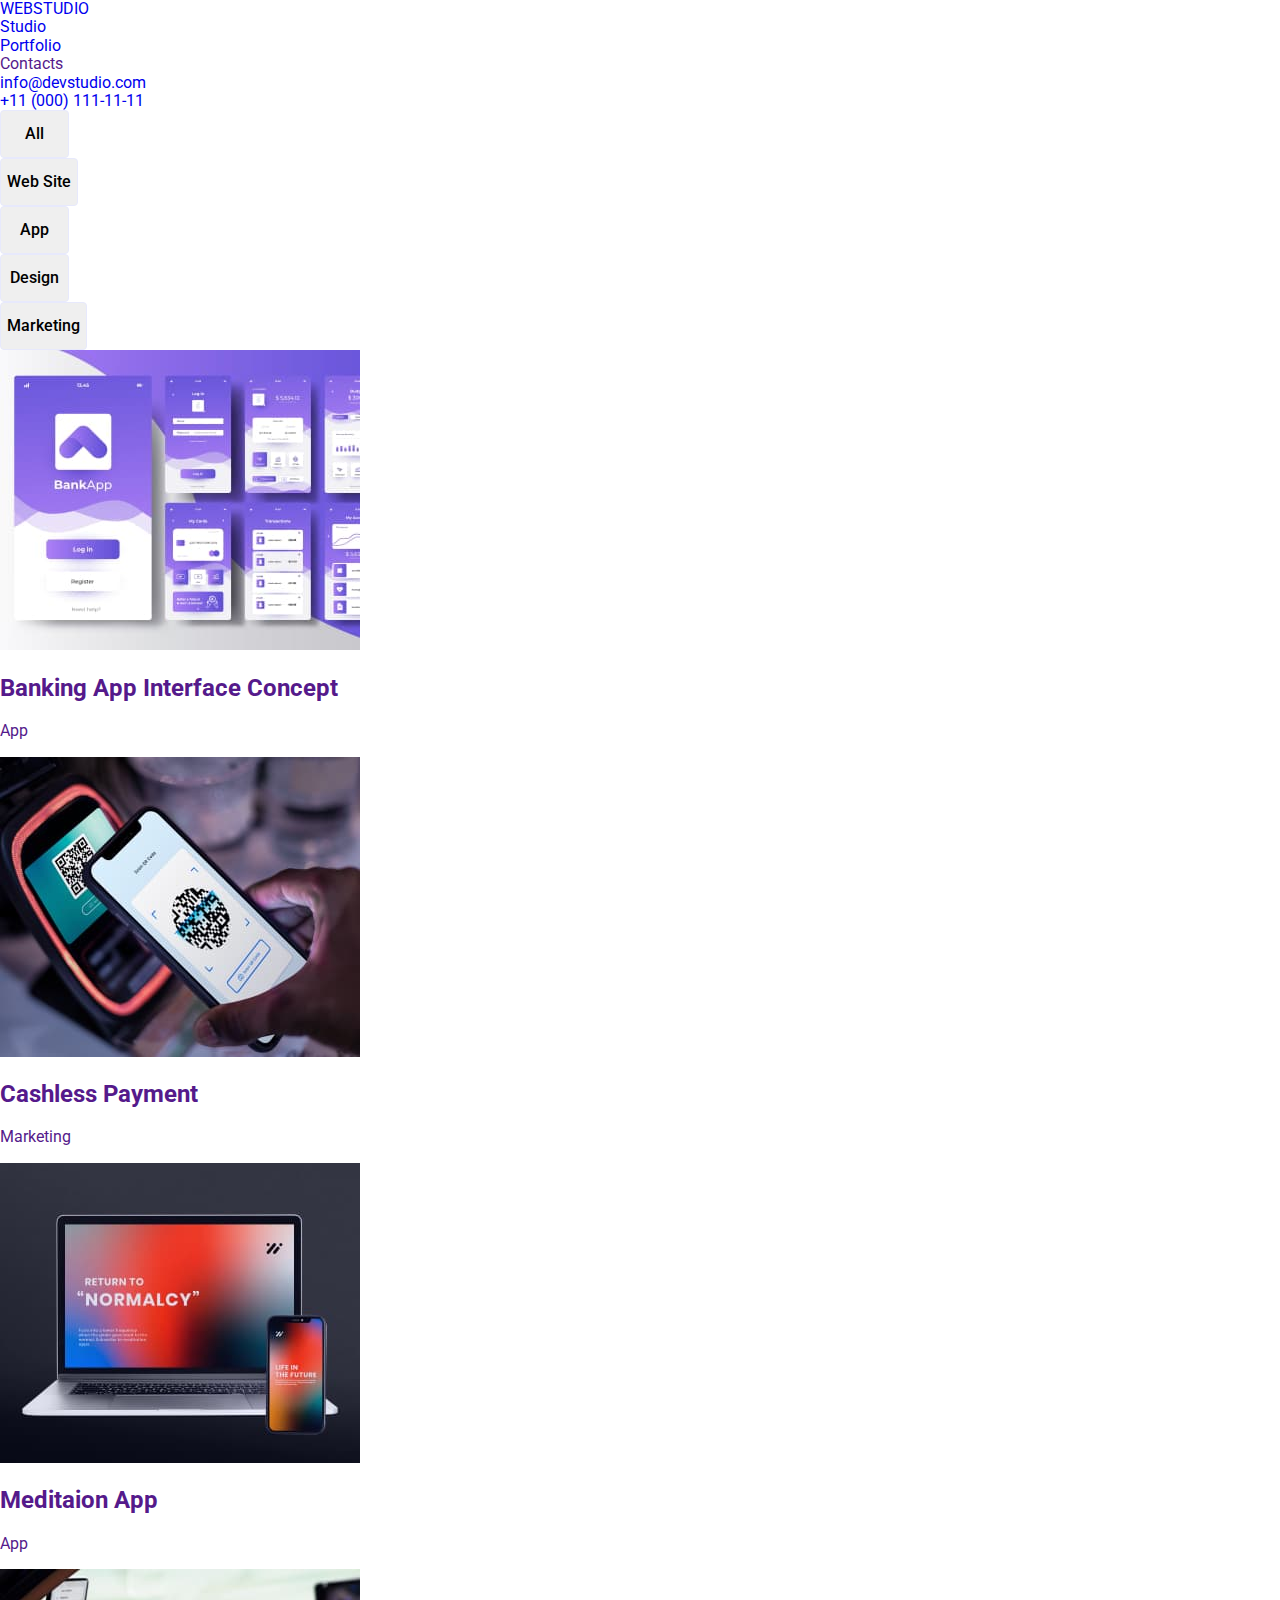
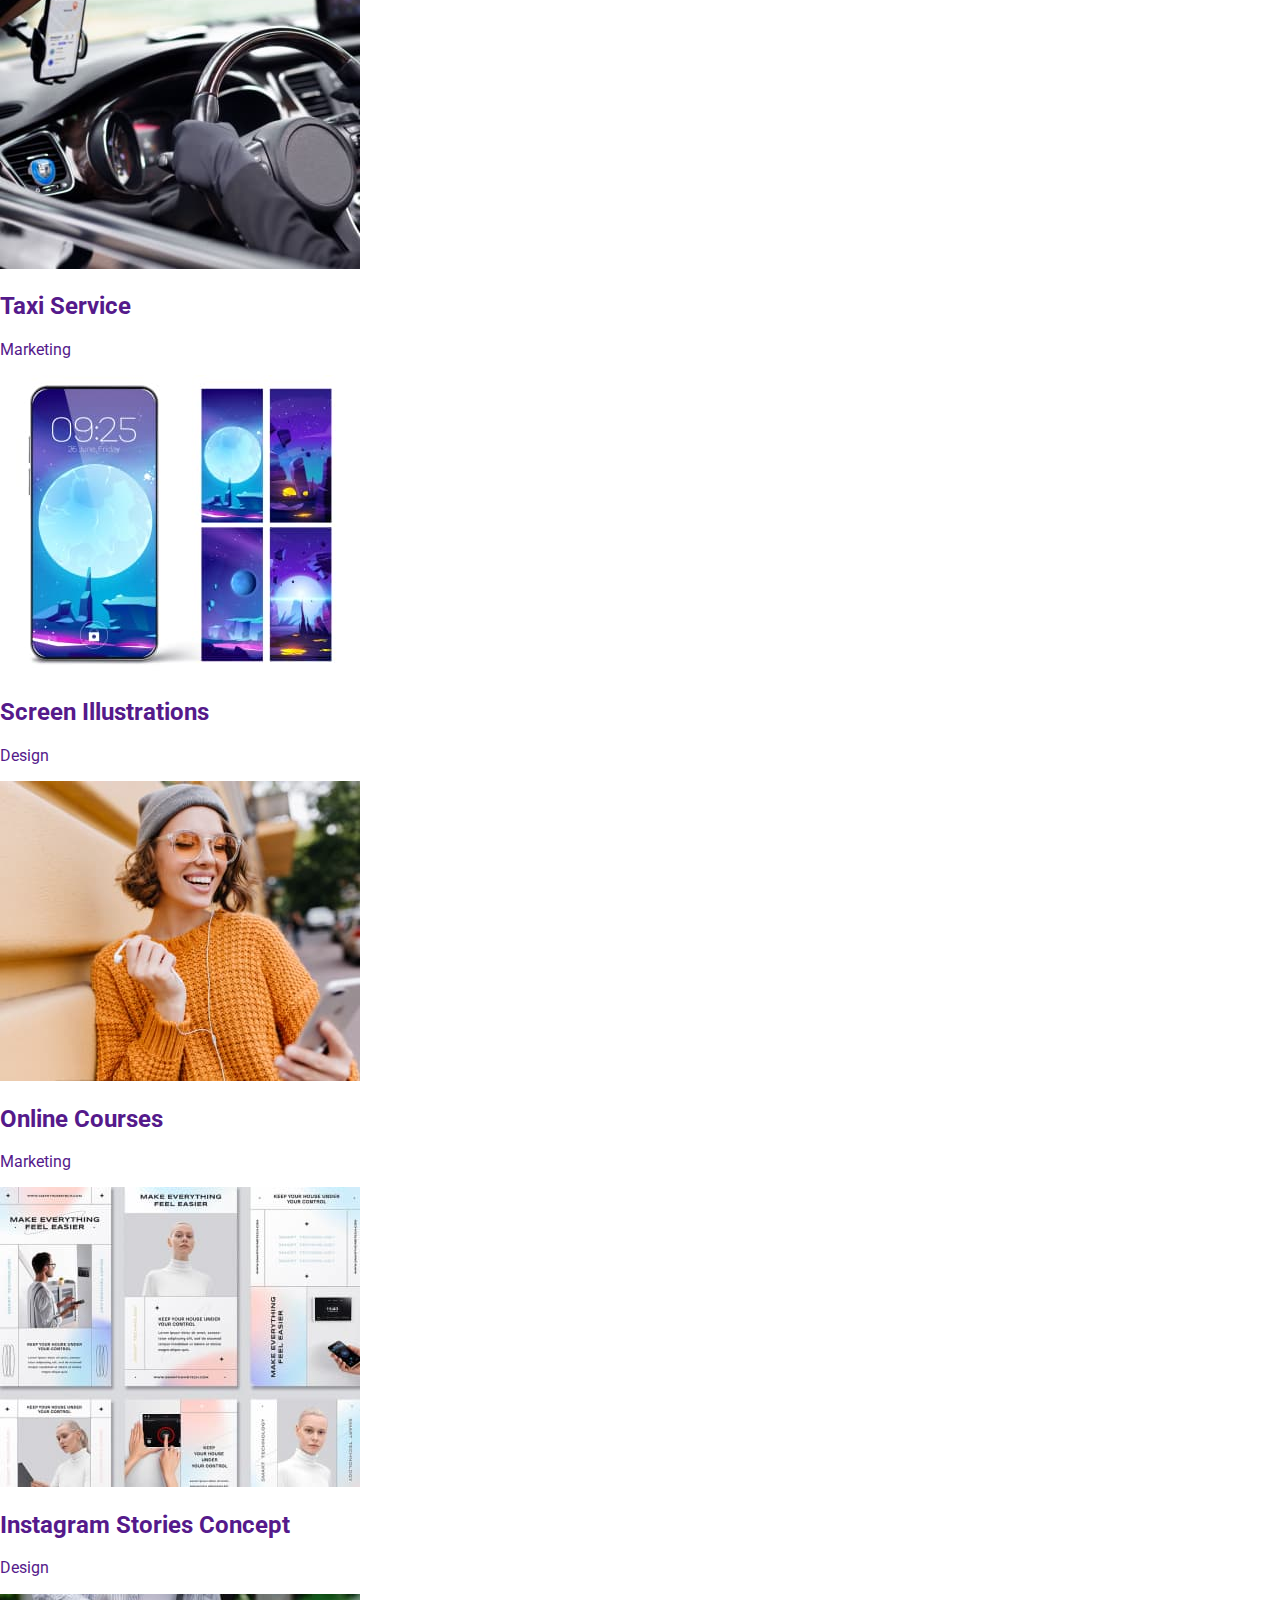
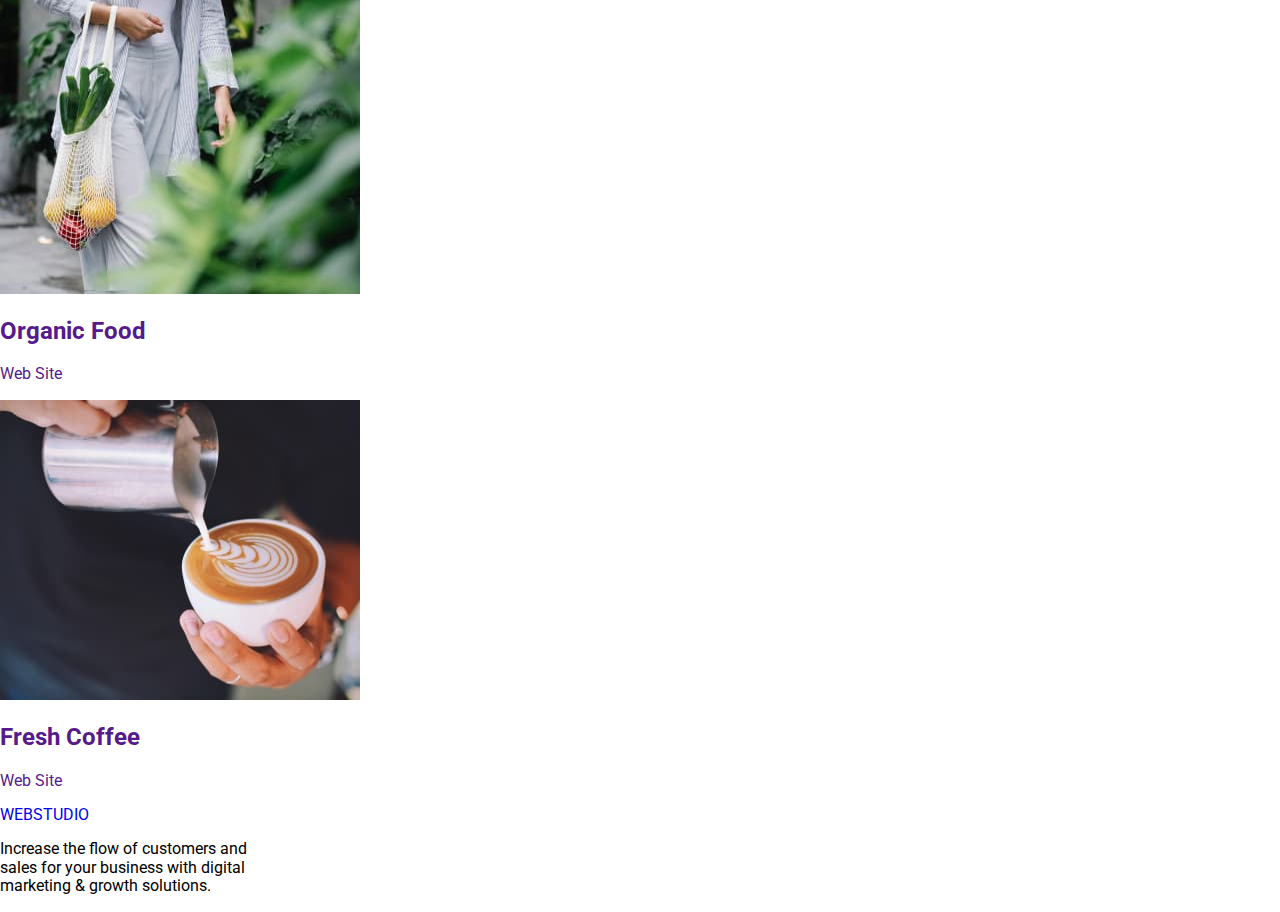
==== portfolio.html @ b0274b80 "33333" ====
<!DOCTYPE html>
<html lang="en">
  <head>
    <meta charset="UTF-8" />
    <meta http-equiv="X-UA-Compatible" content="IE=edge" />
    <meta name="viewport" content="width=device-width, initial-scale=1.0" />
    <title>Document</title>
    <link
      href="https: //fonts.googleapis.com/css2?family= Raleway :wght@800 & display=swap"
      rel="stylesheet"
    />
    <link
      href="https://fonts.googleapis.com/css2?family=Raleway:wght@800&family=Roboto:wght@400;500;700;900&display=swap"
      rel="stylesheet"
    />
    <link
      rel="stylesheet"
      href="https://cdnjs.cloudflare.com/ajax/libs/modern-normalize/1.1.0/modern-normalize.min.css"
    />
    <link rel="stylesheet" href="./css/styles.css" />
  </head>
  <body>
    <!-- Шапка -->
    <header>
      <div>
      <a href="./" class="logo link"
        ><span class="logo-web">WEB</span
        ><span class="logo-studio">STUDIO</span></a
      >
      <nav>
        <ul class="site-nav list">
          <li class="item"><a href="./index.html" class="nav-link link">Studio</a></li>
          <li class="item"><a href="./portfolio.html" class="nav-link link">Portfolio</a></li>
          <li class="item"><a href="" class="nav-link link">Contacts</a></li>
        </ul>
      </nav>
      <ul class="site-contacts list">
        <li  class="item">
          <a href="mailto:info@devstudio.com" class="contacts-link link"
            >info@devstudio.com</a
          >
        </li>
        <li class="item">
          <a href="tel:+110001111111" class="contacts-link link"
            >+11 (000) 111-11-11</a
          >
        </li>
      </ul>
    </div>
    </header>
    <main>
      <section>
        <div class="conteiner-filters">
        <h1 hidden>List of works</h1>
        <ul class="filters-list list">
          <li class="item">
            <button type="button" class="filters-button button">All</button>
          </li>
          <li class="item">
            <button type="button" class="filters-button button">Web Site</button>
          </li>
          <li class="item">
            <button type="button" class="filters-button button">App</button>
          </li>
          <li class="item">
            <button type="button" class="filters-button button">Design</button>
          </li>
          <li class="item">
            <button type="button" class="filters-button button"> Marketing</button>
          </li>
        </ul>
      </div>
        <ul class="portfolio-list list">
          <li>
            <a href="" class="portfolio-link link">
              <img
                src="./images/portfoliofoto2.jpg"
                alt="photo of works"
                width="360"
                height="300"
              />
              <h2 class="portfolio-title">Banking App Interface Concept</h2>
              <p class="portfolio-text">App</p>
            </a>
          </li>
          <li>
            <a href="" class="portfolio-link link">
              <img
                src="./images/portfolio1.jpg"
                alt="photo of works"
                width="360"
                height="300"
              />
              <h2 class="portfolio-title">Cashless Payment</h2>
              <p class="portfolio-text">Marketing</p>
            </a>
          </li>
          <li>
            <a href="" class="portfolio-link link">
              <img
                src="./images/portfoliofoto.jpg"
                alt="photo of works"
                width="360"
                height="300"
              />
              <h2 class="portfolio-title">Meditaion App</h2>
              <p class="portfolio-text">App</p>
            </a>
          </li>
          <li>
            <a href="" class="portfolio-link link">
              <img
                src="./images/portfoliofoto3.jpg"
                alt="photo of works"
                width="360"
                height="300"
              />
              <h2 class="portfolio-title">Taxi Service</h2>
              <p class="portfolio-text">Marketing</p>
            </a>
          </li>
          <li>
            <a href="" class="portfolio-link link">
              <img
                src="./images/portfoliofoto4.jpg"
                alt="photo of works"
                width="360"
                height="300"
              />
              <h2 class="portfolio-title">Screen Illustrations</h2>
              <p class="portfolio-text">Design</p>
            </a>
          </li>
          <li>
            <a href="" class="portfolio-link link">
              <img
                src="./images/portfoliofoto5.jpg"
                alt="photo of works"
                width="360"
                height="300"
              />
              <h2 class="portfolio-title">Online Courses</h2>
              <p class="portfolio-text">Marketing</p>
            </a>
          </li>
          <li>
            <a href="" class="portfolio-link link">
              <img
                src="./images/portfoliofoto6.jpg"
                alt="photo of works"
                width="360"
                height="300"
              />
              <h2 class="portfolio-title">Instagram Stories Concept</h2>
              <p class="portfolio-text">Design</p>
            </a>
          </li>
          <li>
            <a href="" class="portfolio-link link">
              <img
                src="./images/portfoliofoto7.jpg"
                alt="photo of works"
                width="360"
                height="300"
              />
              <h2 class="portfolio-title">Organic Food</h2>
              <p class="portfolio-text">Web Site</p>
            </a>
          </li>
          <li>
            <a href="" class="portfolio-link link">
              <img
                src="./images/portfoliofoto8.jpg"
                alt="photo of works"
                width="360"
                height="300"
              />
              <h2 class="portfolio-title">Fresh Coffee</h2>
              <p class="portfolio-text">Web Site</p>
            </a>
          </li>
        </ul>
      </section>
    </main>
    <footer class="footer">
      <a href="./" class="logo link"
        ><span class="footer-web">WEB</span
        ><span class="footer-studio">STUDIO</span></a
      >
      <p class="footer-text">
        Increase the flow of customers and <br />
        sales for your business with digital <br />
        marketing & growth solutions.
      </p>
    </footer>
  </body>
</html>
---- css/styles.css ----
/* основной цвет #434455  */
/* вторичный цвет #2E2F42 */
/*цвет кнопок и ховера с фокусом #4D5AE5 */
/* цвет героя #FFFFFF */

:root {
  --primery-text-color: #434455;
  --accent-color: #4d5ae5;
}
.centred {
text-align: center;
}

*::before,
*::after {
  box-sizing: border-box;
}


.list {
  list-style: none;
  padding: 0;
  margin: 0;
}
.link {
  text-decoration: none;
}
.button {
  border: none;
  cursor: pointer;
  font-family: "Roboto";
  font-style: normal;
  font-weight: 500;
  font-size: 16px;
  line-height: 1.5;
  border-radius: 4px;
  border: 1px solid #E7E9FC;
  min-width: 69px ;
  height: 48px;
  padding:12 24 ;
  text-align: center;
}
body {
  background-color: #ffffff;
  font-family: "Roboto";
  margin: 0;
}


.container {
display: flex;
width: 1158px;
margin: 0;
padding: 0, 15px;
}

/* Header */

.header {
  display: flex;
  align-items: center;
padding-top: 24px;
padding-bottom:24px ;}


.header-box {
display: flex;

/* logo */

 .logo-web {
  color: #4d5ae5;
  font-family: "Raleway";
  font-style: normal;
  font-weight: 800;
  font-size: 18px;
  line-height: 1.3;
  letter-spacing: 0.03em;
}

.logo-studio {
  color: #2e2f42;
  font-family: "Raleway";
  font-style: normal;
  font-weight: 800;
  font-size: 18px;
  line-height: 1.3;
  letter-spacing: 0.03em;
}

/* site-nav */
.site-nav {
display: flex;
margin-left: 76px;}

.site-nav .item + .item{
margin-left: 40px;}



 .nav-link {
  display: flex;
  padding-top: 24px;
  padding-bottom: 24px;

  color: #2e2f42;
  font-family: "Roboto";
  font-style: normal;
  font-weight: 500;
  font-size: 16px;
  line-height: 1.3;
  letter-spacing: 0.02em;

}


.nav-link:hover,
.nav-link:focus {
  color: #404bbf;
}




.site-contacts{
display: flex;
margin-left: auto;}

.site-contacts .item + .item {
margin-left: 40px;}

 .contacts-link {
  display: block;
  padding-top: 24px;
  padding-bottom: 24px;

  color: #434455;
  font-family: "Roboto";
  font-style: normal;
  font-weight: 400;
  font-size: 16px;
  line-height: 1.5;
  letter-spacing: 0.02em;
}
.contacts-link:hover,
.contacts-link:focus {
  color: #404bbf;
}

/* MAIN */

/* Main Studio */

/* hero */


.hero {
  background-color: #2e2f42;
}



.hero-box {
background-color: #2e2f42;
align-items: center;

}



.hero {
  
  text-align: center;


}
 .hero-title {
  color: #ffffff;
  font-family: "Roboto";
  font-style: normal;
  font-weight: 700;
  font-size: 56px;
  line-height: 1.07;
  letter-spacing: 0.02em;
  margin-top: 0;
  margin-bottom: 48px;
  
}

 .hero-button {
  color: #ffffff;
  background-color: #4d5ae5;
  line-height: 1.5;
  letter-spacing: 0.04em;
  border:none;
  min-width: 169px;
  height: 56px;
padding: 16px 32px;

}
.hero-button:hover,
.hero-button:focus {
  background-color: #404bbf;
  color: #ffffff;
}

/* skills */
.conteiner-skills {
  
  
  }

.skills {

}

.skills .item + .item {
margin-left: 24px;}

.skills-list {
display: flex;

}


 .skills-title {
  margin-top: 0;
  margin-bottom: 8px;
  color: #2e2f42;
  font-family: "Roboto";
  font-style: normal;
  font-weight: 500;
  font-size: 20px;
  line-height: 1.2;
  letter-spacing: 0.02em;
}

 .skills-text {
  margin-top: 0;
  margin-bottom: 0;
  color: #434455;
  font-family: "Roboto";
  font-style: normal;
  font-weight: 400;
  font-size: 16px;
  line-height: 1.5;
  letter-spacing: 0.02em;
}

/* What are we doing  */
.presentation .item + .item {
margin-left: 24px;}


.presentation-foto {
display: flex;}

.container-presentation {
margin-bottom: 120px;}

 .presentation-title {
  margin-top: 0;
padding-bottom: 72px;
  color: #2e2f42;
  font-family: "Roboto";
  font-style: normal;
  font-weight: 700;
  font-size: 36px;
  line-height: 1.1;
  text-align: center;
  letter-spacing: 0.02em;
  text-transform: capitalize;
}

/* team */
.team {
  background: #f4f4fd;
}

.team .item + .item {
margin-left: 24px;}

.team-list {
display: flex;}


.team-hero {
  padding-top: 120px;
  padding-bottom: 72px;
  margin-top: 0;
  margin-bottom: 0;
  color: #2e2f42;
  font-family: "Roboto";
  font-style: normal;
  font-weight: 700;
  font-size: 36px;
  line-height: 1.1;
  text-align: center;
  letter-spacing: 0.02em;
  text-transform: capitalize;
}

 .team-title {
  margin-top: 0;
  margin-bottom: 8px;
  color: #2e2f42;
  font-family: "Roboto";
  font-style: normal;
  font-weight: 500;
  font-size: 20px;
  line-height: 1.2;
  letter-spacing: 0.02em;
}
 .team-text {
  margin-top: 0;
  margin-bottom: 8px;
  color: #434455;
  font-family: "Roboto";
  font-style: normal;
  font-weight: 400;
  font-size: 16px;
  line-height: 1.5;
  letter-spacing: 0.02em;
}

/* MAIN PORTFOLIO */

/* filters */
.conteiner-filters {
  display: flex;
align-items: center;
}

.fikters-list .item + .item {
  margin-left: 40px;

 }


.filters-list {
display: flex;
}

 .filters-button {
  background-color: #f4f4fd;
  color: #4d5ae5;
  font-family: "Roboto";
  font-style: normal;
  font-weight: 500;
  font-size: 16px;
  line-height: 1.5;
  text-align: center;
  letter-spacing: 0.04em;

}
.filters-button:hover,
.filters-button:focus {
  background: #404bbf;
  color: #ffffff;
  font-family: "Roboto";
  font-style: normal;
  font-weight: 500;
  font-size: 16px;
  line-height: 1.5;
  text-align: center;
  letter-spacing: 0.04em;
}
/* portfolio */

 .portfolio-title {
  color: #2e2f42;
  font-family: "Roboto";
  font-style: normal;
  font-weight: 500;
  font-size: 20px;
  line-height: 1.2;
  letter-spacing: 0.02em;
}
.portfolio-title:hover,
.portfolio-title:focus {
  color: #4d5ae5;
}
 .portfolio-text {
  color: #434455;
  font-family: "Roboto";
  font-style: normal;
  font-weight: 400;
  font-size: 16px;
  line-height: 1.2;
  letter-spacing: 0.02em;
}
.portfolio-text:hover,
.portfolio-text:focus {
  color: #4d5ae5;
}

/* FOOTER */

.footer {
  background-color: #2e2f42;
}

/* logo */

.footer-web {
  color: #4d5ae5;
  font-family: "Raleway";
  font-style: normal;
  font-weight: 800;
  font-size: 18px;
  line-height: 1.1;
  letter-spacing: 0.03em;
  text-transform: uppercase;
}

.footer-studio {
  color: #f4f4fd;
  font-family: "Raleway";
  font-style: normal;
  font-weight: 800;
  font-size: 18px;
  line-height: 1.1;
  letter-spacing: 0.03em;
  text-transform: uppercase;
}

.footer-text {
  margin-top: 0;
  margin-bottom: 0;
  color: #e7e9fc;
  font-family: "Roboto";
  font-style: normal;
  font-weight: 400;
  font-size: 16px;
  line-height: 1.5;
  letter-spacing: 0.02em;
}
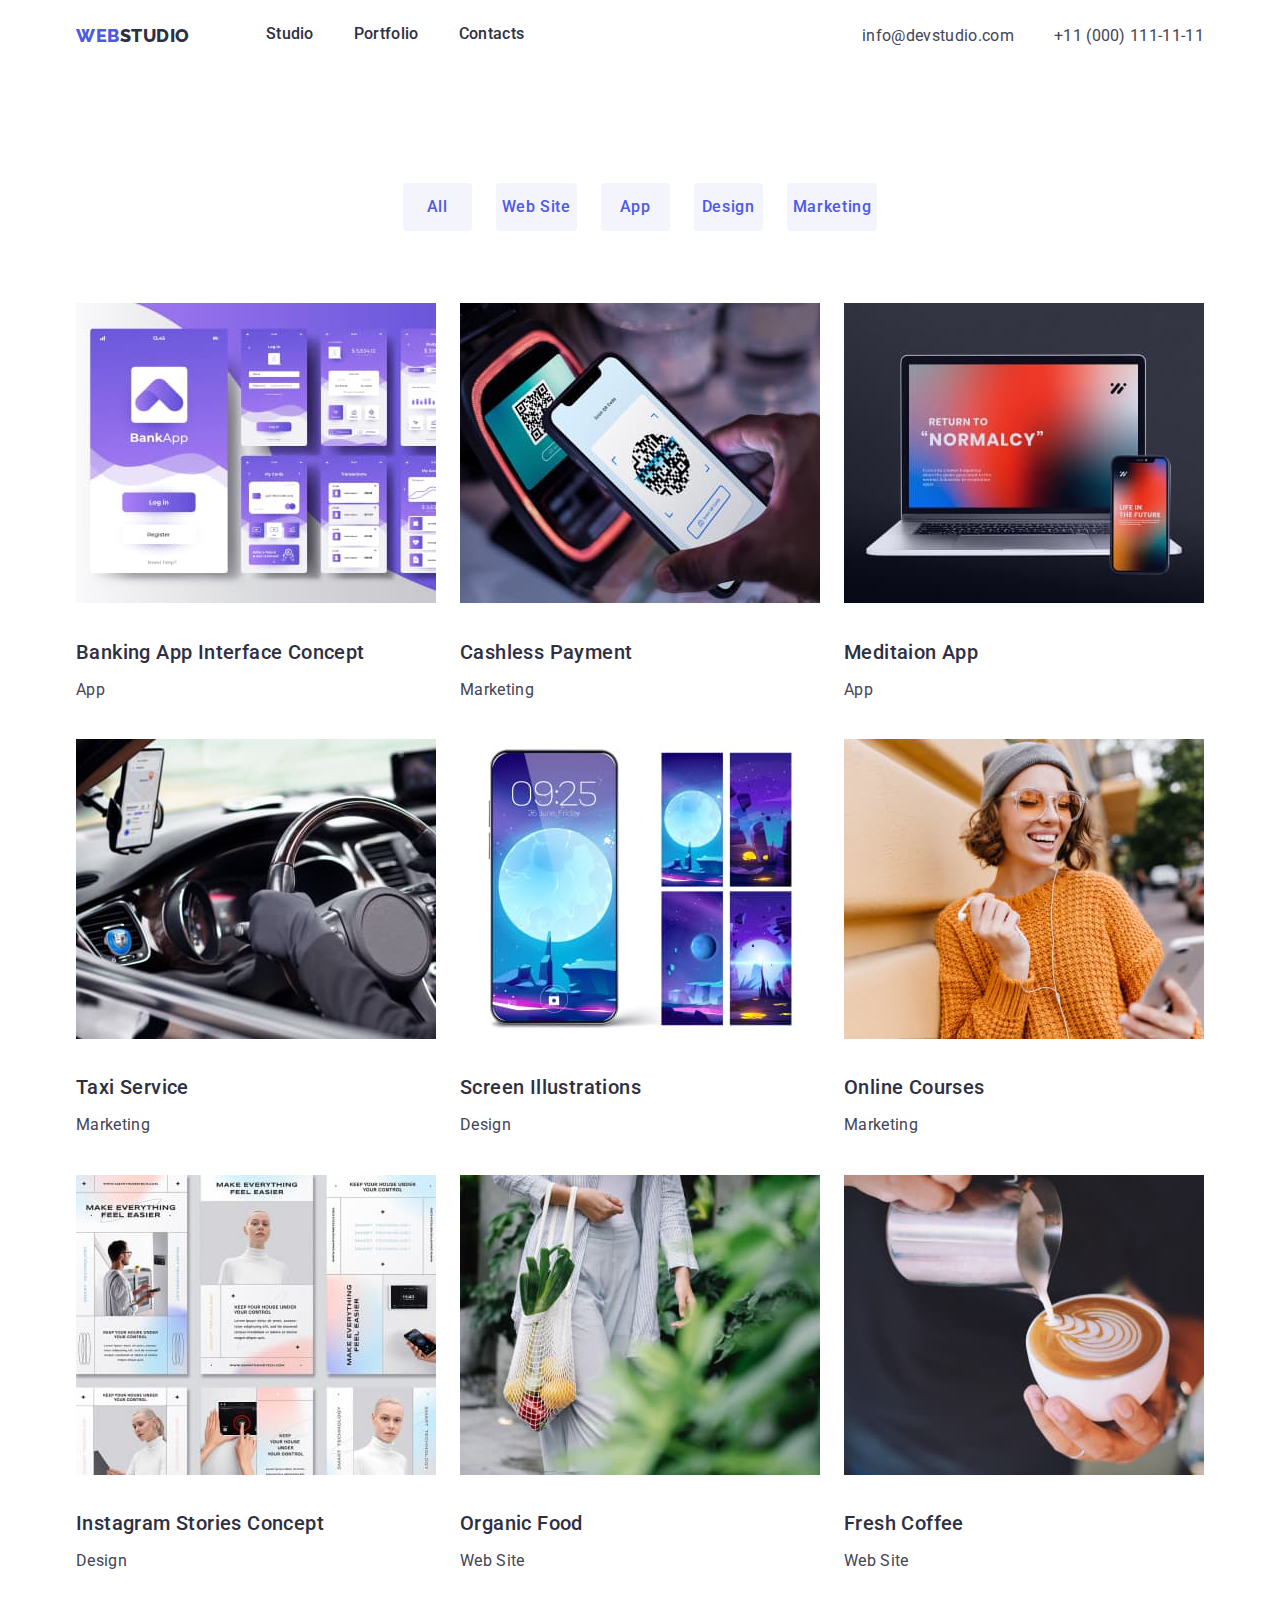
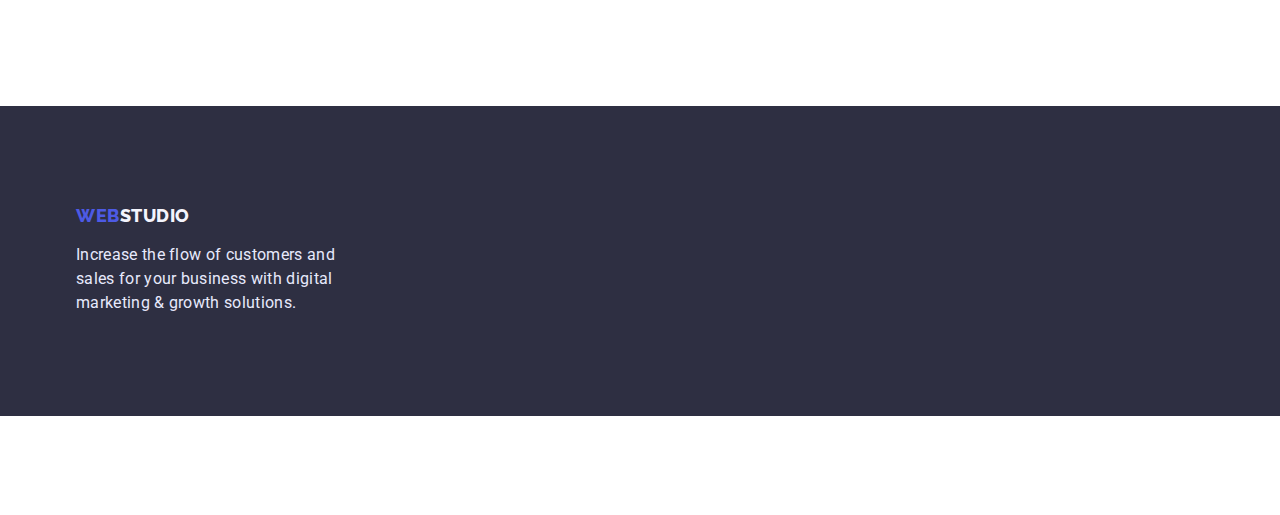
==== commit 376d68b1: "4444" ====
--- a/portfolio.html
+++ b/portfolio.html
@@ -5,10 +5,6 @@
     <meta http-equiv="X-UA-Compatible" content="IE=edge" />
     <meta name="viewport" content="width=device-width, initial-scale=1.0" />
     <title>Document</title>
-    <link
-      href="https: //fonts.googleapis.com/css2?family= Raleway :wght@800 & display=swap"
-      rel="stylesheet"
-    />
     <link
       href="https://fonts.googleapis.com/css2?family=Raleway:wght@800&family=Roboto:wght@400;500;700;900&display=swap"
       rel="stylesheet"
@@ -22,25 +18,27 @@
   <body>
     <!-- Шапка -->
     <header>
-      <div>
+      <div class="container header-box">
       <a href="./" class="logo link"
         ><span class="logo-web">WEB</span
         ><span class="logo-studio">STUDIO</span></a
       >
       <nav>
         <ul class="site-nav list">
-          <li class="item"><a href="./index.html" class="nav-link link">Studio</a></li>
-          <li class="item"><a href="./portfolio.html" class="nav-link link">Portfolio</a></li>
-          <li class="item"><a href="" class="nav-link link">Contacts</a></li>
+          <li><a href="./index.html" class="nav-link link">Studio</a></li>
+          <li>
+            <a href="./portfolio.html" class="nav-link link">Portfolio</a>
+          </li>
+          <li><a href="" class="nav-link link">Contacts</a></li>
         </ul>
       </nav>
       <ul class="site-contacts list">
-        <li  class="item">
+        <li>
           <a href="mailto:info@devstudio.com" class="contacts-link link"
             >info@devstudio.com</a
           >
         </li>
-        <li class="item">
+        <li>
           <a href="tel:+110001111111" class="contacts-link link"
             >+11 (000) 111-11-11</a
           >
@@ -50,7 +48,7 @@
     </header>
     <main>
       <section>
-        <div class="conteiner-filters">
+        <div class="container">
         <h1 hidden>List of works</h1>
         <ul class="filters-list list">
           <li class="item">
@@ -70,6 +68,7 @@
           </li>
         </ul>
       </div>
+      <div class="container">
         <ul class="portfolio-list list">
           <li>
             <a href="" class="portfolio-link link">
@@ -180,9 +179,11 @@
             </a>
           </li>
         </ul>
+      </div>
       </section>
     </main>
     <footer class="footer">
+      <div class="container footer-box">
       <a href="./" class="logo link"
         ><span class="footer-web">WEB</span
         ><span class="footer-studio">STUDIO</span></a
@@ -192,6 +193,7 @@
         sales for your business with digital <br />
         marketing & growth solutions.
       </p>
+    </div>
     </footer>
   </body>
-</html>
+</html>--- a/css/styles.css
+++ b/css/styles.css
@@ -3,29 +3,40 @@
 /*цвет кнопок и ховера с фокусом #4D5AE5 */
 /* цвет героя #FFFFFF */
 
+html {
+  box-sizing: border-box;
+}
+
+*,
+*::before,
+*::after {
+  box-sizing: inherit;
+}
+
 :root {
   --primery-text-color: #434455;
   --accent-color: #4d5ae5;
 }
-.centred {
-text-align: center;
-}
-
-*::before,
-*::after {
-  box-sizing: border-box;
-}
-
+
+.container {
+  width: 1158px;
+  margin-left: auto;
+  margin-right: auto;
+  padding: 0 15px;
+}
 
 .list {
   list-style: none;
+  margin: 0;
   padding: 0;
-  margin: 0;
 }
 .link {
   text-decoration: none;
 }
 .button {
+  min-width: 69px;
+  height: 48px;
+  border-radius: 4px;
   border: none;
   cursor: pointer;
   font-family: "Roboto";
@@ -33,42 +44,29 @@
   font-weight: 500;
   font-size: 16px;
   line-height: 1.5;
-  border-radius: 4px;
-  border: 1px solid #E7E9FC;
-  min-width: 69px ;
-  height: 48px;
-  padding:12 24 ;
-  text-align: center;
 }
 body {
   background-color: #ffffff;
   font-family: "Roboto";
-  margin: 0;
-}
-
-
-.container {
-display: flex;
-width: 1158px;
-margin: 0;
-padding: 0, 15px;
+}
+
+h1 h2 h3 h4 h5 h6 {
+  margin: 0;
 }
 
 /* Header */
 
-.header {
-  display: flex;
-  align-items: center;
-padding-top: 24px;
-padding-bottom:24px ;}
-
-
 .header-box {
-display: flex;
+  display: flex;
+}
 
 /* logo */
-
- .logo-web {
+.logo {
+  padding-top: 24px;
+  padding-bottom: 24px;
+}
+
+.logo-web {
   color: #4d5ae5;
   font-family: "Raleway";
   font-style: normal;
@@ -90,19 +88,13 @@
 
 /* site-nav */
 .site-nav {
-display: flex;
-margin-left: 76px;}
-
-.site-nav .item + .item{
-margin-left: 40px;}
-
-
-
- .nav-link {
-  display: flex;
+  display: flex;
+  gap: 40px;
+  margin-left: 76px;
   padding-top: 24px;
   padding-bottom: 24px;
-
+}
+.nav-link {
   color: #2e2f42;
   font-family: "Roboto";
   font-style: normal;
@@ -110,30 +102,19 @@
   font-size: 16px;
   line-height: 1.3;
   letter-spacing: 0.02em;
-
-}
-
-
+}
 .nav-link:hover,
 .nav-link:focus {
   color: #404bbf;
 }
-
-
-
-
-.site-contacts{
-display: flex;
-margin-left: auto;}
-
-.site-contacts .item + .item {
-margin-left: 40px;}
-
- .contacts-link {
-  display: block;
+.site-contacts {
+  display: flex;
+  gap: 40px;
+  margin-left: auto;
   padding-top: 24px;
   padding-bottom: 24px;
-
+}
+.contacts-link {
   color: #434455;
   font-family: "Roboto";
   font-style: normal;
@@ -152,29 +133,14 @@
 /* Main Studio */
 
 /* hero */
-
-
 .hero {
   background-color: #2e2f42;
-}
-
-
-
-.hero-box {
-background-color: #2e2f42;
-align-items: center;
-
-}
-
-
-
-.hero {
-  
   text-align: center;
-
-
-}
- .hero-title {
+  margin-bottom: 120px;
+}
+.hero-title {
+  margin-bottom: 48px;
+  margin-top: 0;
   color: #ffffff;
   font-family: "Roboto";
   font-style: normal;
@@ -182,21 +148,16 @@
   font-size: 56px;
   line-height: 1.07;
   letter-spacing: 0.02em;
-  margin-top: 0;
-  margin-bottom: 48px;
-  
-}
-
- .hero-button {
+}
+
+.hero-button {
+  min-width: 169px;
+  padding: 16px 32px;
+  border-radius: 4px;
   color: #ffffff;
   background-color: #4d5ae5;
   line-height: 1.5;
   letter-spacing: 0.04em;
-  border:none;
-  min-width: 169px;
-  height: 56px;
-padding: 16px 32px;
-
 }
 .hero-button:hover,
 .hero-button:focus {
@@ -205,27 +166,17 @@
 }
 
 /* skills */
-.conteiner-skills {
-  
-  
-  }
-
 .skills {
-
-}
-
-.skills .item + .item {
-margin-left: 24px;}
+  margin-bottom: 120px;
+}
 
 .skills-list {
-display: flex;
-
-}
-
-
- .skills-title {
-  margin-top: 0;
-  margin-bottom: 8px;
+  display: flex;
+  gap: 24px;
+  vertical-align: middle;
+}
+.skills-title {
+  margin: 0;
   color: #2e2f42;
   font-family: "Roboto";
   font-style: normal;
@@ -235,32 +186,24 @@
   letter-spacing: 0.02em;
 }
 
- .skills-text {
+.skills-text {
+  margin: 0;
+  color: #434455;
+  font-family: "Roboto";
+  font-style: normal;
+  font-weight: 400;
+  font-size: 16px;
+  line-height: 1.5;
+  letter-spacing: 0.02em;
+}
+
+/* What are we doing  */
+.presentation {
+  margin-bottom: 120px;
+}
+.presentation-title {
   margin-top: 0;
-  margin-bottom: 0;
-  color: #434455;
-  font-family: "Roboto";
-  font-style: normal;
-  font-weight: 400;
-  font-size: 16px;
-  line-height: 1.5;
-  letter-spacing: 0.02em;
-}
-
-/* What are we doing  */
-.presentation .item + .item {
-margin-left: 24px;}
-
-
-.presentation-foto {
-display: flex;}
-
-.container-presentation {
-margin-bottom: 120px;}
-
- .presentation-title {
-  margin-top: 0;
-padding-bottom: 72px;
+  margin-bottom: 72px;
   color: #2e2f42;
   font-family: "Roboto";
   font-style: normal;
@@ -271,24 +214,31 @@
   letter-spacing: 0.02em;
   text-transform: capitalize;
 }
+.presentation-list {
+  display: flex;
+  gap: 24px;
+}
 
 /* team */
 .team {
   background: #f4f4fd;
-}
-
-.team .item + .item {
-margin-left: 24px;}
-
+  height: 732px;
+}
 .team-list {
-display: flex;}
-
+  background-color: #ffffff;
+}
+
+.card {
+  background-color: #ffffff;
+  width: 264px;
+  height: 380px;
+}
 
 .team-hero {
+  margin: 0;
   padding-top: 120px;
   padding-bottom: 72px;
-  margin-top: 0;
-  margin-bottom: 0;
+
   color: #2e2f42;
   font-family: "Roboto";
   font-style: normal;
@@ -300,9 +250,9 @@
   text-transform: capitalize;
 }
 
- .team-title {
+.team-title {
+  margin-bottom: 8px;
   margin-top: 0;
-  margin-bottom: 8px;
   color: #2e2f42;
   font-family: "Roboto";
   font-style: normal;
@@ -311,9 +261,8 @@
   line-height: 1.2;
   letter-spacing: 0.02em;
 }
- .team-text {
-  margin-top: 0;
-  margin-bottom: 8px;
+.team-text {
+  margin: 0;
   color: #434455;
   font-family: "Roboto";
   font-style: normal;
@@ -323,25 +272,30 @@
   letter-spacing: 0.02em;
 }
 
+.team-list {
+  display: flex;
+  gap: 32px;
+}
+
+.foto {
+  margin-bottom: 32px;
+}
+
 /* MAIN PORTFOLIO */
+/* Header */
 
 /* filters */
-.conteiner-filters {
-  display: flex;
-align-items: center;
-}
-
-.fikters-list .item + .item {
-  margin-left: 40px;
-
- }
 
 
 .filters-list {
-display: flex;
-}
-
- .filters-button {
+  display: flex;
+  gap: 24px;
+  justify-content: center;
+  margin-bottom: 72px;
+  margin-top: 96px;
+}
+
+.filters-button {
   background-color: #f4f4fd;
   color: #4d5ae5;
   font-family: "Roboto";
@@ -349,9 +303,7 @@
   font-weight: 500;
   font-size: 16px;
   line-height: 1.5;
-  text-align: center;
   letter-spacing: 0.04em;
-
 }
 .filters-button:hover,
 .filters-button:focus {
@@ -366,8 +318,15 @@
   letter-spacing: 0.04em;
 }
 /* portfolio */
-
- .portfolio-title {
+.portfolio-list {
+display: flex;
+flex-wrap: wrap;
+gap: 24px;
+margin-bottom: 120px;}
+
+.portfolio-title {
+  margin-top: 32px;
+  margin-bottom: 8px;
   color: #2e2f42;
   font-family: "Roboto";
   font-style: normal;
@@ -380,7 +339,7 @@
 .portfolio-title:focus {
   color: #4d5ae5;
 }
- .portfolio-text {
+.portfolio-text {
   color: #434455;
   font-family: "Roboto";
   font-style: normal;
@@ -398,11 +357,20 @@
 
 .footer {
   background-color: #2e2f42;
+  height: 310px;
+}
+.footer-box {
+  padding-top: 100px;
+  padding-bottom: 100px;
 }
 
 /* logo */
 
-.footer-web {
+.logo {
+  margin-bottom: 16px;
+}
+
+.logo .footer-web {
   color: #4d5ae5;
   font-family: "Raleway";
   font-style: normal;
@@ -425,8 +393,8 @@
 }
 
 .footer-text {
-  margin-top: 0;
-  margin-bottom: 0;
+  margin-bottom: 100px;
+  margin-top: 16px;
   color: #e7e9fc;
   font-family: "Roboto";
   font-style: normal;
@@ -435,3 +403,4 @@
   line-height: 1.5;
   letter-spacing: 0.02em;
 }
+
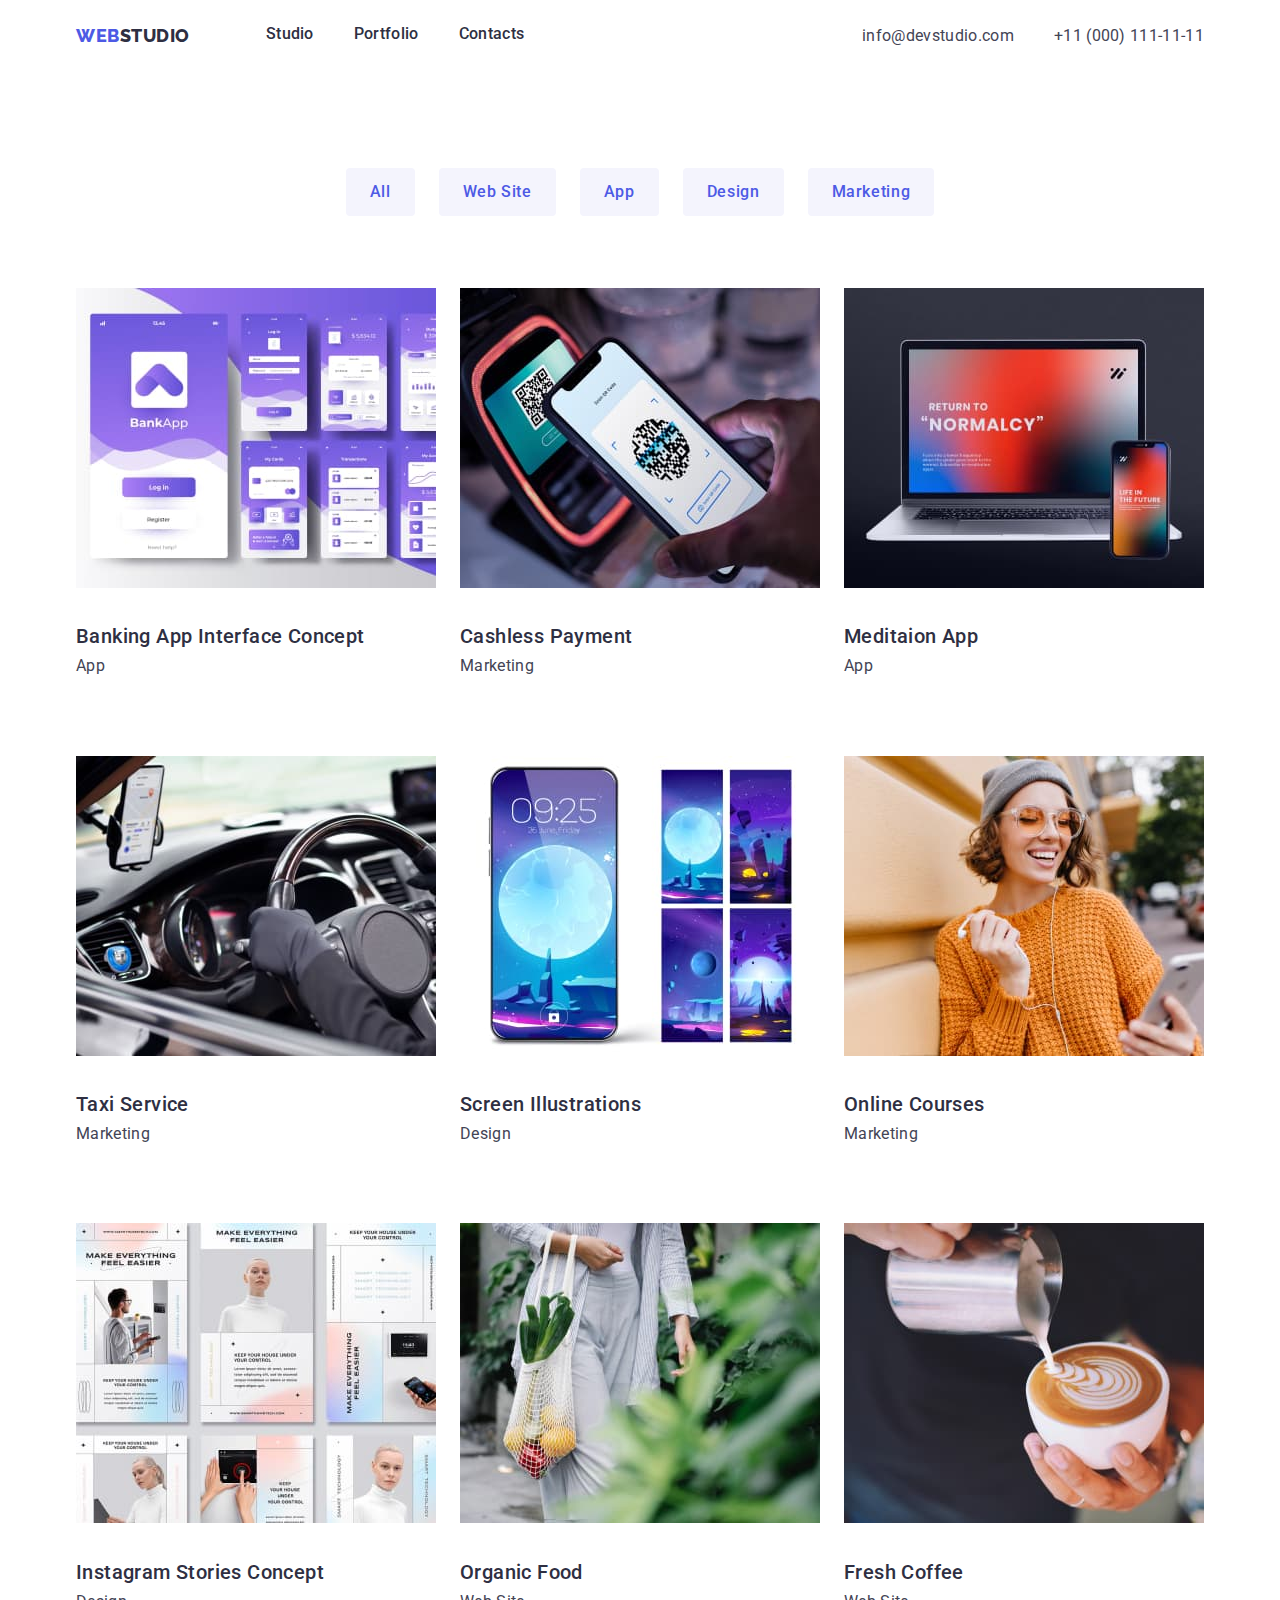
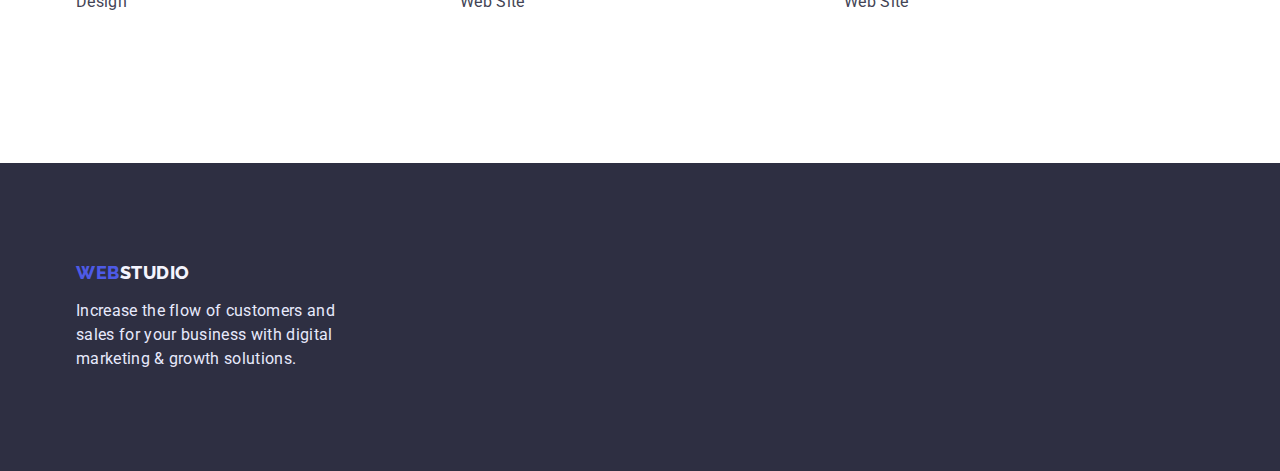
==== commit b24d74f1: "5555" ====
--- a/portfolio.html
+++ b/portfolio.html
@@ -47,7 +47,7 @@
     </div>
     </header>
     <main>
-      <section>
+      <section class="porfolio-main">
         <div class="container">
         <h1 hidden>List of works</h1>
         <ul class="filters-list list">
@@ -72,26 +72,20 @@
         <ul class="portfolio-list list">
           <li>
             <a href="" class="portfolio-link link">
-              <img
-                src="./images/portfoliofoto2.jpg"
-                alt="photo of works"
-                width="360"
-                height="300"
-              />
-              <h2 class="portfolio-title">Banking App Interface Concept</h2>
-              <p class="portfolio-text">App</p>
-            </a>
-          </li>
-          <li>
-            <a href="" class="portfolio-link link">
-              <img
-                src="./images/portfolio1.jpg"
-                alt="photo of works"
-                width="360"
-                height="300"
-              />
-              <h2 class="portfolio-title">Cashless Payment</h2>
-              <p class="portfolio-text">Marketing</p>
+              <img src="./images/portfoliofoto2.jpg"alt="photo of works"width="360"height="300"/>
+              <div class="portfolio-box">
+                <h2 class="portfolio-title">Banking App Interface Concept</h2>
+                <p class="portfolio-text">App</p>
+              </div>
+            </a>
+          </li>
+          <li>
+            <a href="" class="portfolio-link link">
+              <img src="./images/portfolio1.jpg"alt="photo of works"width="360"height="300"/>
+              <div class="portfolio-box">              
+                <h2 class="portfolio-title">Cashless Payment</h2>
+                <p class="portfolio-text">Marketing</p>
+              </div>
             </a>
           </li>
           <li>
@@ -102,8 +96,10 @@
                 width="360"
                 height="300"
               />
-              <h2 class="portfolio-title">Meditaion App</h2>
-              <p class="portfolio-text">App</p>
+              <div class="portfolio-box">              
+                <h2 class="portfolio-title">Meditaion App</h2>
+                <p class="portfolio-text">App</p>
+              </div>
             </a>
           </li>
           <li>
@@ -114,8 +110,10 @@
                 width="360"
                 height="300"
               />
-              <h2 class="portfolio-title">Taxi Service</h2>
-              <p class="portfolio-text">Marketing</p>
+              <div class="portfolio-box">              
+                <h2 class="portfolio-title">Taxi Service</h2>
+                <p class="portfolio-text">Marketing</p>
+              </div>
             </a>
           </li>
           <li>
@@ -126,8 +124,10 @@
                 width="360"
                 height="300"
               />
-              <h2 class="portfolio-title">Screen Illustrations</h2>
-              <p class="portfolio-text">Design</p>
+              <div class="portfolio-box">              
+                <h2 class="portfolio-title">Screen Illustrations</h2>
+                <p class="portfolio-text">Design</p>
+              </div>
             </a>
           </li>
           <li>
@@ -138,8 +138,10 @@
                 width="360"
                 height="300"
               />
-              <h2 class="portfolio-title">Online Courses</h2>
-              <p class="portfolio-text">Marketing</p>
+              <div class="portfolio-box">              
+                <h2 class="portfolio-title">Online Courses</h2>
+                <p class="portfolio-text">Marketing</p>
+              </div>
             </a>
           </li>
           <li>
@@ -150,8 +152,10 @@
                 width="360"
                 height="300"
               />
+              <div class="portfolio-box">
               <h2 class="portfolio-title">Instagram Stories Concept</h2>
               <p class="portfolio-text">Design</p>
+            </div>
             </a>
           </li>
           <li>
@@ -162,8 +166,10 @@
                 width="360"
                 height="300"
               />
+            <div class="portfolio-box">
               <h2 class="portfolio-title">Organic Food</h2>
               <p class="portfolio-text">Web Site</p>
+            </div>
             </a>
           </li>
           <li>
@@ -174,8 +180,10 @@
                 width="360"
                 height="300"
               />
+            <div class="portfolio-box">
               <h2 class="portfolio-title">Fresh Coffee</h2>
               <p class="portfolio-text">Web Site</p>
+            </div>
             </a>
           </li>
         </ul>
--- a/css/styles.css
+++ b/css/styles.css
@@ -34,8 +34,7 @@
   text-decoration: none;
 }
 .button {
-  min-width: 69px;
-  height: 48px;
+padding: 12px 24px;
   border-radius: 4px;
   border: none;
   cursor: pointer;
@@ -52,7 +51,12 @@
 
 h1 h2 h3 h4 h5 h6 {
   margin: 0;
-}
+  padding: 0;
+}
+
+p {
+  padding: 0;
+margin: 0;}
 
 /* Header */
 
@@ -64,6 +68,7 @@
 .logo {
   padding-top: 24px;
   padding-bottom: 24px;
+  margin: 0;
 }
 
 .logo-web {
@@ -136,7 +141,7 @@
 .hero {
   background-color: #2e2f42;
   text-align: center;
-  margin-bottom: 120px;
+  padding: 188px 0;
 }
 .hero-title {
   margin-bottom: 48px;
@@ -151,11 +156,15 @@
 }
 
 .hero-button {
-  min-width: 169px;
+
   padding: 16px 32px;
   border-radius: 4px;
   color: #ffffff;
   background-color: #4d5ae5;
+  font-family: 'Roboto';
+  font-weight: 500;
+  font-size: 16px;
+  border: none;
   line-height: 1.5;
   letter-spacing: 0.04em;
 }
@@ -167,7 +176,7 @@
 
 /* skills */
 .skills {
-  margin-bottom: 120px;
+  padding: 120px 0;
 }
 
 .skills-list {
@@ -176,7 +185,8 @@
   vertical-align: middle;
 }
 .skills-title {
-  margin: 0;
+  margin-bottom: 8px;
+  margin-top: 0;
   color: #2e2f42;
   font-family: "Roboto";
   font-style: normal;
@@ -199,7 +209,7 @@
 
 /* What are we doing  */
 .presentation {
-  margin-bottom: 120px;
+ padding-bottom: 120px;
 }
 .presentation-title {
   margin-top: 0;
@@ -222,22 +232,22 @@
 /* team */
 .team {
   background: #f4f4fd;
-  height: 732px;
-}
-.team-list {
+  padding: 120px 0;
+}
+
+.card {
+padding: 32px 16px;
+text-align: center;
+}
+
+.working-list {
   background-color: #ffffff;
 }
 
-.card {
-  background-color: #ffffff;
-  width: 264px;
-  height: 380px;
-}
 
 .team-hero {
-  margin: 0;
-  padding-top: 120px;
-  padding-bottom: 72px;
+  margin-bottom: 72px;
+  margin-top: 0;
 
   color: #2e2f42;
   font-family: "Roboto";
@@ -285,6 +295,9 @@
 /* Header */
 
 /* filters */
+.porfolio-main {
+padding-top: 96px;}
+
 
 
 .filters-list {
@@ -292,7 +305,7 @@
   gap: 24px;
   justify-content: center;
   margin-bottom: 72px;
-  margin-top: 96px;
+  
 }
 
 .filters-button {
@@ -318,14 +331,22 @@
   letter-spacing: 0.04em;
 }
 /* portfolio */
+
+.portfolio-link {
+text-decoration: none;}
+
+.portfolio-box {
+padding: 32px 0;}
+
+
 .portfolio-list {
 display: flex;
 flex-wrap: wrap;
-gap: 24px;
+gap:48px 24px ;
 margin-bottom: 120px;}
 
 .portfolio-title {
-  margin-top: 32px;
+  margin-top: 0;
   margin-bottom: 8px;
   color: #2e2f42;
   font-family: "Roboto";
@@ -335,10 +356,7 @@
   line-height: 1.2;
   letter-spacing: 0.02em;
 }
-.portfolio-title:hover,
-.portfolio-title:focus {
-  color: #4d5ae5;
-}
+
 .portfolio-text {
   color: #434455;
   font-family: "Roboto";
@@ -348,29 +366,25 @@
   line-height: 1.2;
   letter-spacing: 0.02em;
 }
-.portfolio-text:hover,
-.portfolio-text:focus {
-  color: #4d5ae5;
-}
+
+
 
 /* FOOTER */
 
 .footer {
   background-color: #2e2f42;
-  height: 310px;
+  padding: 100px 0;
 }
 .footer-box {
-  padding-top: 100px;
-  padding-bottom: 100px;
 }
 
 /* logo */
 
-.logo {
+.footer-logo {
   margin-bottom: 16px;
 }
 
-.logo .footer-web {
+.footer-web {
   color: #4d5ae5;
   font-family: "Raleway";
   font-style: normal;
@@ -393,7 +407,7 @@
 }
 
 .footer-text {
-  margin-bottom: 100px;
+  
   margin-top: 16px;
   color: #e7e9fc;
   font-family: "Roboto";
